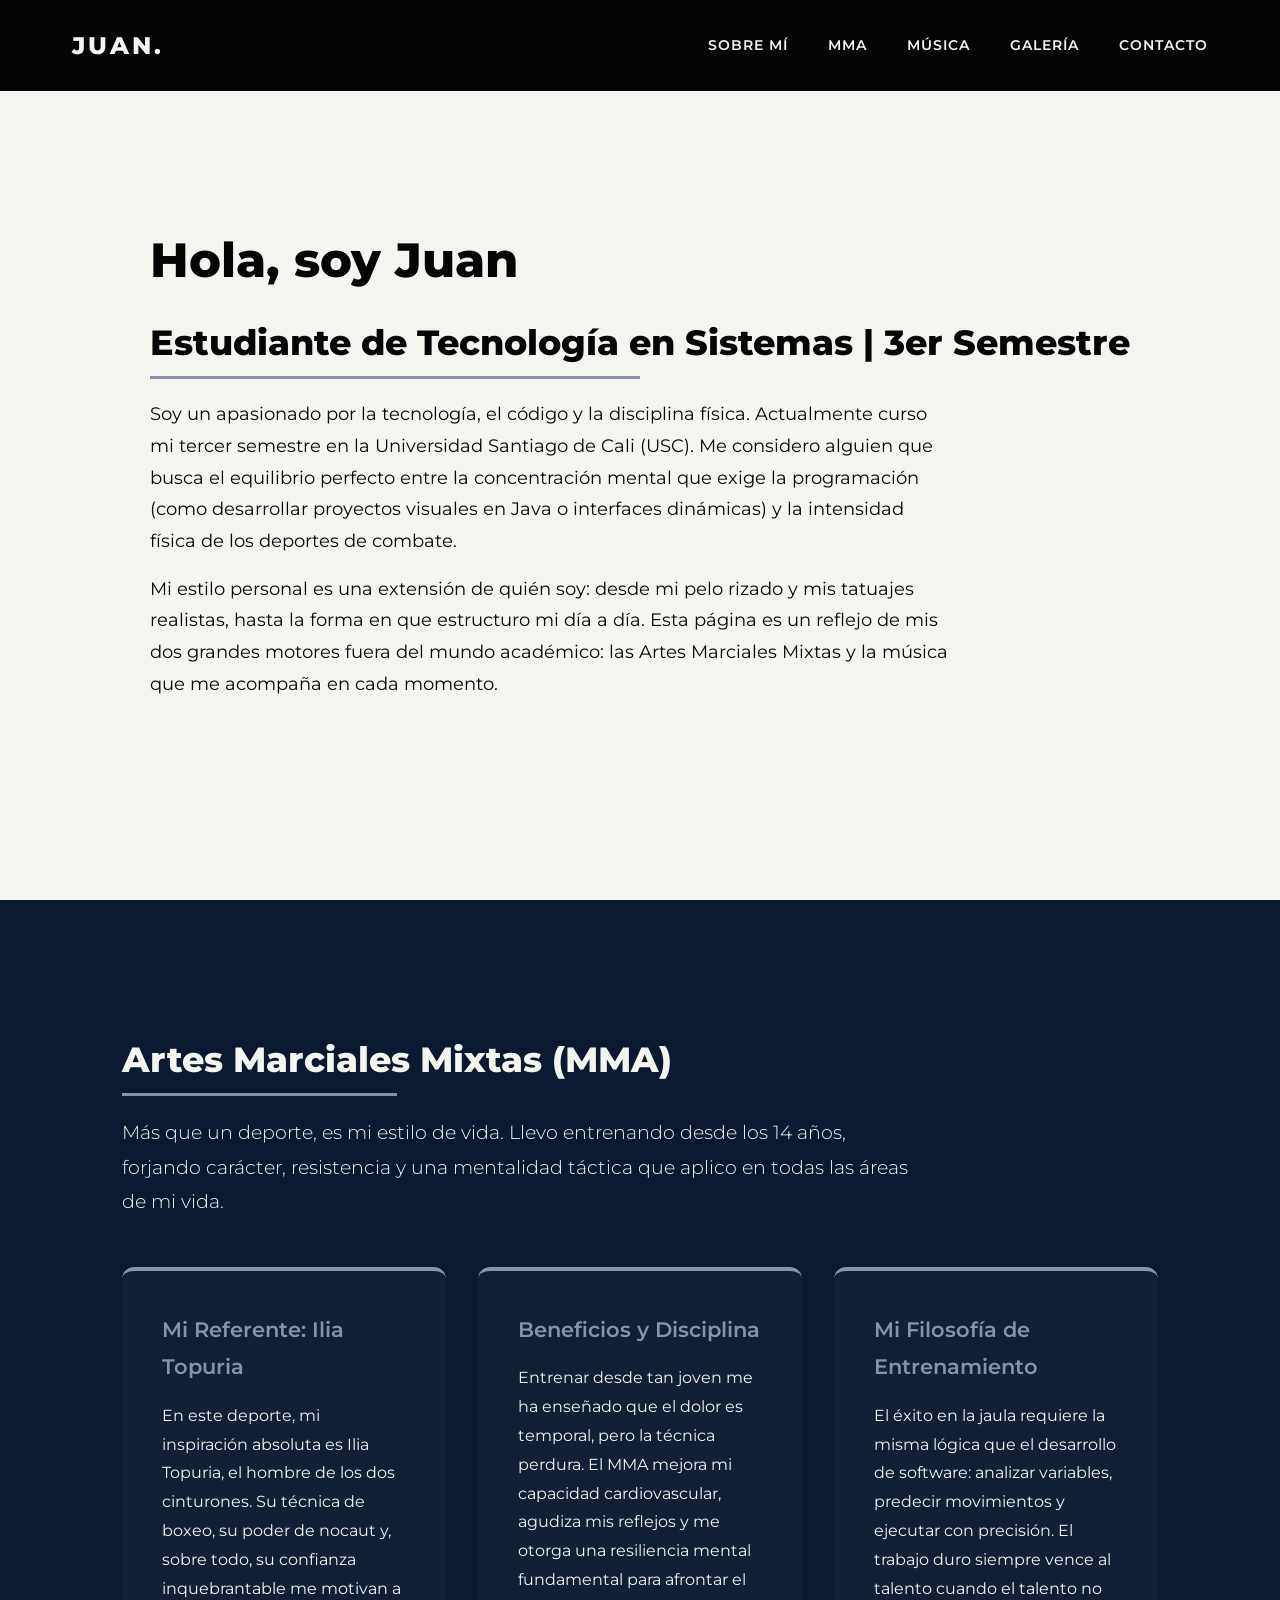
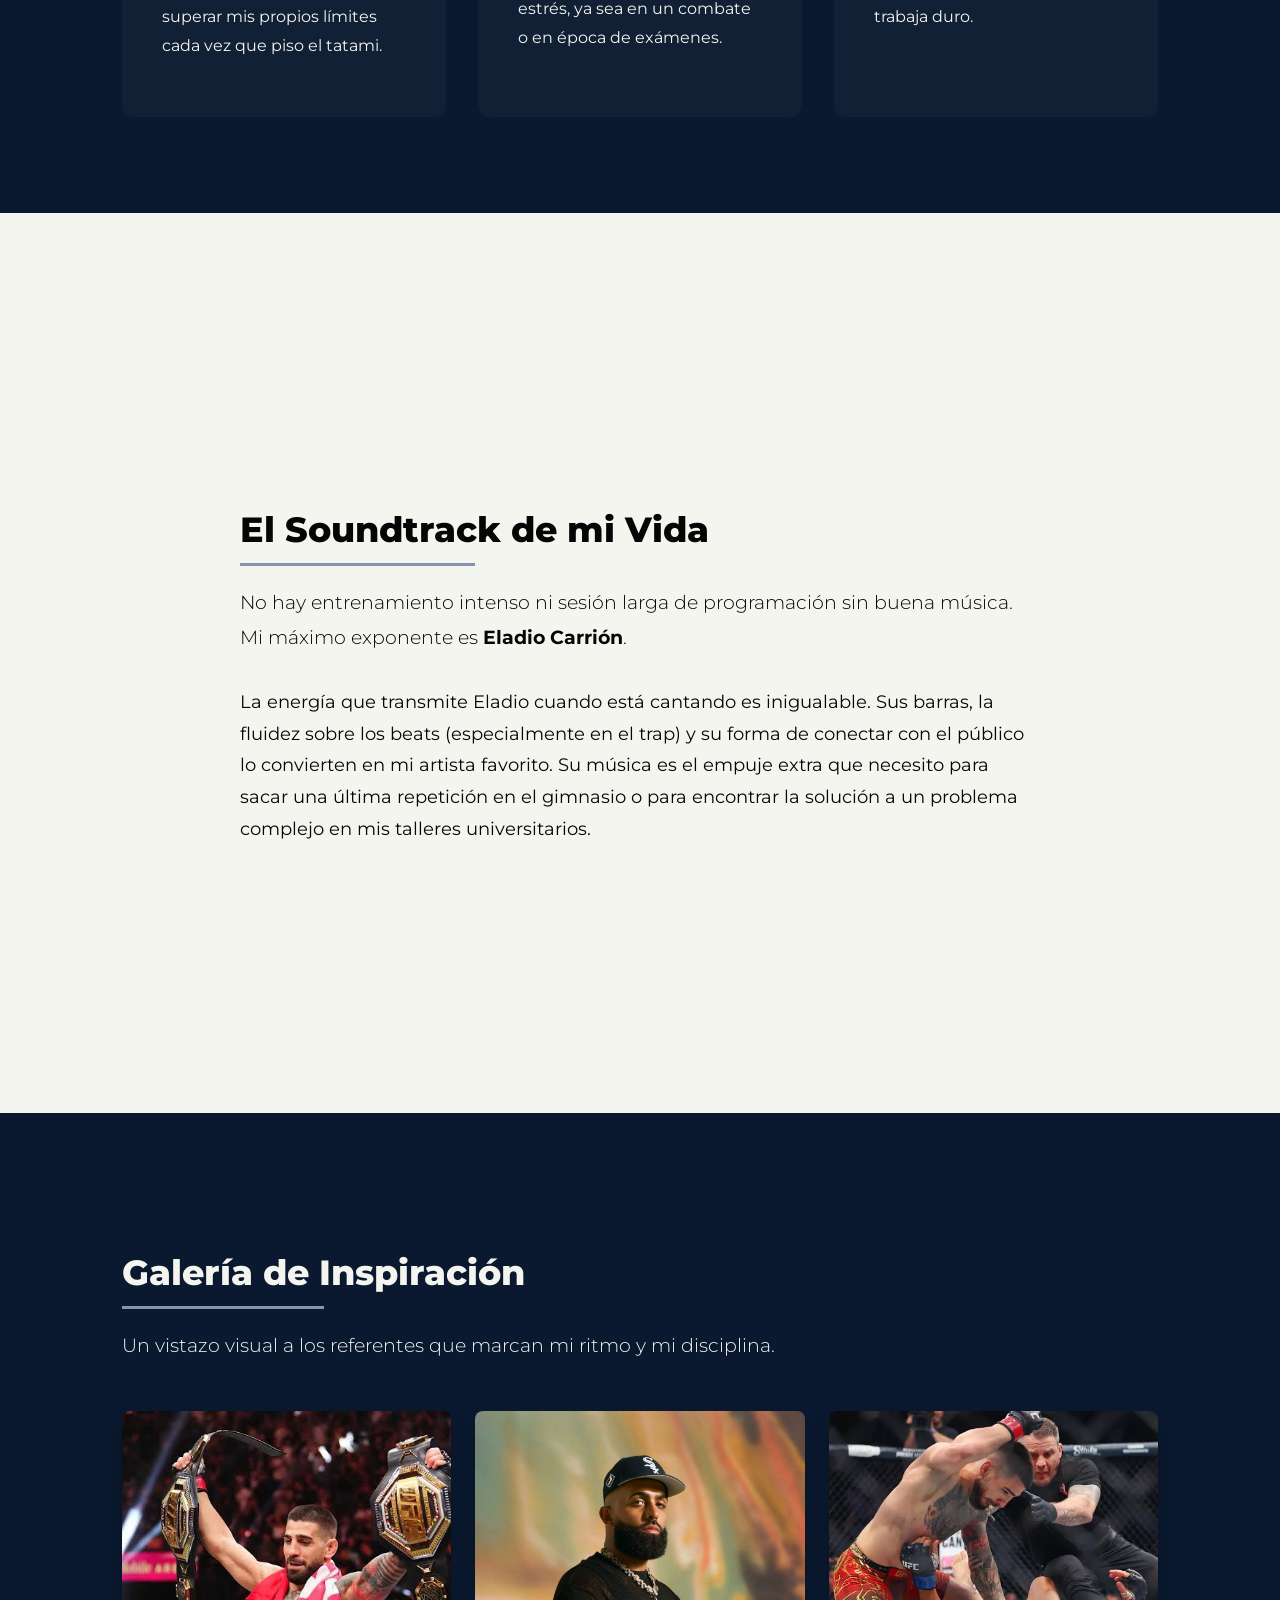
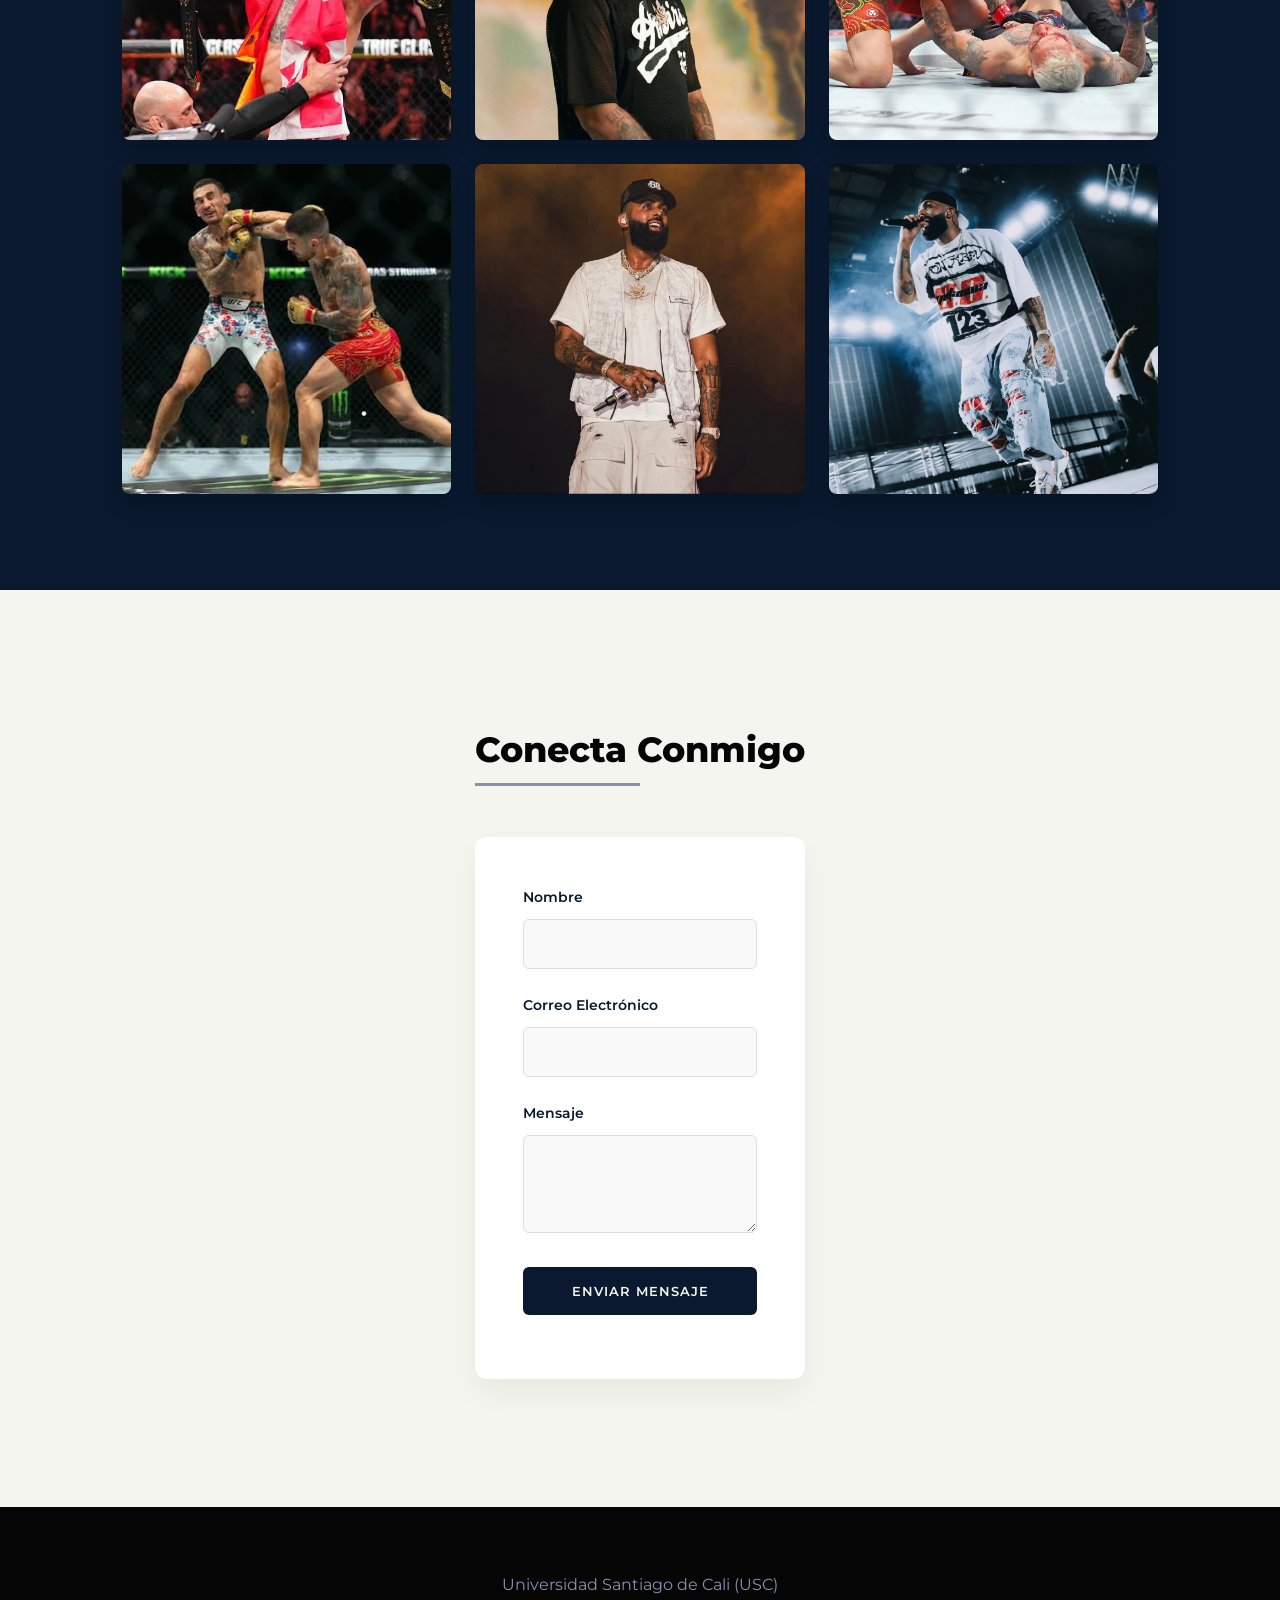
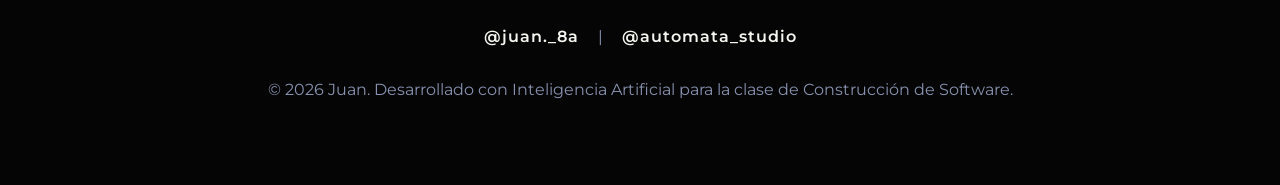
==== index.html @ 72b42fee "Add files via upload" ====
<!DOCTYPE html>
<html lang="es">
<head>
    <meta charset="UTF-8">
    <meta name="viewport" content="width=device-width, initial-scale=1.0">
    <title>Juan | Portfolio & Hobbies</title>
    <link rel="stylesheet" href="styles.css">
    <link href="https://fonts.googleapis.com/css2?family=Montserrat:wght@300;400;600;800&display=swap" rel="stylesheet">
</head>
<body>

    <header>
        <nav>
            <div class="logo">JUAN.</div>
            <ul class="nav-links">
                <li><a href="#sobre-mi">Sobre Mí</a></li>
                <li><a href="#mma">MMA</a></li>
                <li><a href="#musica">Música</a></li>
                <li><a href="#galeria">Galería</a></li>
                <li><a href="#contacto">Contacto</a></li>
            </ul>
        </nav>
    </header>

    <main>
        <!-- SECCIÓN SOBRE MÍ (Sin clases ocultas, 100% visible) -->
        <section id="sobre-mi">
            <div class="content-wrapper">
                <h1>Hola, soy Juan</h1>
                <h2>Estudiante de Tecnología en Sistemas | 3er Semestre</h2>
                <div class="text-content">
                    <p>Soy un apasionado por la tecnología, el código y la disciplina física. Actualmente curso mi tercer semestre en la Universidad Santiago de Cali (USC). Me considero alguien que busca el equilibrio perfecto entre la concentración mental que exige la programación (como desarrollar proyectos visuales en Java o interfaces dinámicas) y la intensidad física de los deportes de combate.</p>
                    <p>Mi estilo personal es una extensión de quién soy: desde mi pelo rizado y mis tatuajes realistas, hasta la forma en que estructuro mi día a día. Esta página es un reflejo de mis dos grandes motores fuera del mundo académico: las Artes Marciales Mixtas y la música que me acompaña en cada momento.</p>
                </div>
            </div>
        </section>

        <!-- SECCIÓN MMA -->
        <section id="mma" class="bg-dark">
            <div class="content-wrapper text-light">
                <h2>Artes Marciales Mixtas (MMA)</h2>
                <p class="intro-text">Más que un deporte, es mi estilo de vida. Llevo entrenando desde los 14 años, forjando carácter, resistencia y una mentalidad táctica que aplico en todas las áreas de mi vida.</p>
                
                <div class="info-grid">
                    <div class="info-card">
                        <h3>Mi Referente: Ilia Topuria</h3>
                        <p>En este deporte, mi inspiración absoluta es Ilia Topuria, el hombre de los dos cinturones. Su técnica de boxeo, su poder de nocaut y, sobre todo, su confianza inquebrantable me motivan a superar mis propios límites cada vez que piso el tatami.</p>
                    </div>
                    <div class="info-card">
                        <h3>Beneficios y Disciplina</h3>
                        <p>Entrenar desde tan joven me ha enseñado que el dolor es temporal, pero la técnica perdura. El MMA mejora mi capacidad cardiovascular, agudiza mis reflejos y me otorga una resiliencia mental fundamental para afrontar el estrés, ya sea en un combate o en época de exámenes.</p>
                    </div>
                    <div class="info-card">
                        <h3>Mi Filosofía de Entrenamiento</h3>
                        <p>El éxito en la jaula requiere la misma lógica que el desarrollo de software: analizar variables, predecir movimientos y ejecutar con precisión. El trabajo duro siempre vence al talento cuando el talento no trabaja duro.</p>
                    </div>
                </div>
            </div>
        </section>

        <!-- SECCIÓN MÚSICA -->
        <section id="musica">
            <div class="content-wrapper">
                <h2>El Soundtrack de mi Vida</h2>
                <p class="intro-text">No hay entrenamiento intenso ni sesión larga de programación sin buena música. Mi máximo exponente es <strong>Eladio Carrión</strong>.</p>
                <div class="text-content">
                    <p>La energía que transmite Eladio cuando está cantando es inigualable. Sus barras, la fluidez sobre los beats (especialmente en el trap) y su forma de conectar con el público lo convierten en mi artista favorito. Su música es el empuje extra que necesito para sacar una última repetición en el gimnasio o para encontrar la solución a un problema complejo en mis talleres universitarios.</p>
                </div>
            </div>
        </section>

        <!-- GALERÍA CHIMBA (Tarjetas con Hover) -->
        <section id="galeria" class="bg-dark">
            <div class="content-wrapper text-light">
                <h2>Galería de Inspiración</h2>
                <p class="intro-text">Un vistazo visual a los referentes que marcan mi ritmo y mi disciplina.</p>
                <div class="gallery-grid">
                    <!-- Las rutas apuntan a la carpeta 'images' usando tus nombres exactos -->
                    <div class="gallery-item">
                        <img src="imagenes/doblecint.jpeg" alt="Ilia Topuria con dos cinturones">
                        <div class="gallery-overlay">
                            <h3>El Matador</h3>
                            <p>Ilia Topuria haciendo historia como el hombre de los dos cinturones.</p>
                        </div>
                    </div>
                    <div class="gallery-item">
                        <img src="imagenes/elaposudo.jpeg" alt="Eladio Carrión cantando en vivo">
                        <div class="gallery-overlay">
                            <h3>Pura Energía</h3>
                            <p>Eladio Carrión rompiendo la tarima y cantando en vivo.</p>
                        </div>
                    </div>
                    <div class="gallery-item">
                        <img src="imagenes/Gap.jpg" alt="Pelea de MMA 1">
                        <div class="gallery-overlay">
                            <h3>Ground and Pound</h3>
                            <p>La intensidad pura y el dominio absoluto en el octágono.</p>
                        </div>
                    </div>
                    <div class="gallery-item">
                        <img src="imagenes/vsholloway.jpeg" alt="Pelea de MMA 2">
                        <div class="gallery-overlay">
                            <h3>Intercambio</h3>
                            <p>Técnica, timing y precisión en cada golpe.</p>
                        </div>
                    </div>
                    <div class="gallery-item">
                        <img src="imagenes/ela.jpeg" alt="Eladio Carrión en concierto">
                        <div class="gallery-overlay">
                            <h3>Eladio Carrión</h3>
                            <p>Presencia escénica y flow inconfundible.</p>
                        </div>
                    </div>
                    <div class="gallery-item">
                        <img src="imagenes/EladioConc.jpeg" alt="Retrato de Eladio Carrión">
                        <div class="gallery-overlay">
                            <h3>El Jefe</h3>
                            <p>El artista que pone la banda sonora a mi disciplina.</p>
                        </div>
                    </div>
                </div>
            </div>
        </section>

        <!-- FORMULARIO DE CONTACTO -->
        <section id="contacto">
            <div class="content-wrapper">
                <h2>Conecta Conmigo</h2>
                <form id="contact-form">
                    <div class="form-group">
                        <label for="nombre">Nombre</label>
                        <input type="text" id="nombre" required>
                    </div>
                    <div class="form-group">
                        <label for="email">Correo Electrónico</label>
                        <input type="email" id="email" required>
                    </div>
                    <div class="form-group">
                        <label for="mensaje">Mensaje</label>
                        <textarea id="mensaje" rows="4" required></textarea>
                    </div>
                    <button type="submit" class="btn">Enviar Mensaje</button>
                    <p id="form-status"></p>
                </form>
            </div>
        </section>
    </main>

    <footer>
        <div class="footer-content">
            <p>Universidad Santiago de Cali (USC)</p>
            <div class="social-links">
                <a href="https://instagram.com/juan._8a" target="_blank">@juan._8a</a> | 
                <a href="https://instagram.com/automata_studio" target="_blank">@automata_studio</a>
            </div>
            <p>&copy; 2026 Juan. Desarrollado con Inteligencia Artificial para la clase de Construcción de Software.</p>
        </div>
    </footer>

    <script src="script.js"></script>
</body>
</html>
---- styles.css ----
:root {
    --bg-bone: #F5F5F0; 
    --navy-blue: #0A192F; 
    --black: #050505; 
    --accent-gray: #8892B0; 
    --overlay-color: rgba(5, 5, 5, 0.85);
}

* {
    margin: 0;
    padding: 0;
    box-sizing: border-box;
    font-family: 'Montserrat', sans-serif;
    scroll-behavior: smooth;
}

body {
    background-color: var(--bg-bone);
    color: var(--black);
    line-height: 1.8;
}

h1 { font-size: 3rem; font-weight: 800; margin-bottom: 0.5rem; }
h2 { font-size: 2.2rem; font-weight: 800; margin-bottom: 1.5rem; position: relative; display: inline-block;}
h2::after { content: ''; position: absolute; left: 0; bottom: -5px; width: 50%; height: 3px; background-color: var(--accent-gray); }
h3 { font-size: 1.3rem; font-weight: 600; margin-bottom: 1rem; color: var(--accent-gray); }

.text-light { color: var(--bg-bone); }
.bg-dark { background-color: var(--navy-blue); }

.content-wrapper { max-width: 1100px; margin: 0 auto; padding: 8rem 2rem 6rem; }
.text-content { max-width: 800px; font-size: 1.1rem; }
.intro-text { font-size: 1.2rem; font-weight: 300; margin-bottom: 2rem; max-width: 800px; }
p { margin-bottom: 1rem; }

/* Navegación */
header { background-color: var(--black); position: fixed; width: 100%; top: 0; z-index: 1000; }
nav { display: flex; justify-content: space-between; align-items: center; padding: 1.5rem 2rem; max-width: 1200px; margin: 0 auto; }
.logo { color: var(--bg-bone); font-size: 1.5rem; font-weight: 800; letter-spacing: 3px; }
.nav-links { list-style: none; display: flex; gap: 2.5rem; }
.nav-links a { color: var(--bg-bone); text-decoration: none; font-size: 0.85rem; font-weight: 600; text-transform: uppercase; letter-spacing: 1px; transition: color 0.3s ease; }
.nav-links a:hover { color: var(--accent-gray); }

section { min-height: 100vh; display: flex; align-items: center; }

/* Tarjetas Info MMA */
.info-grid { display: grid; grid-template-columns: repeat(auto-fit, minmax(300px, 1fr)); gap: 2rem; margin-top: 3rem; }
.info-card { background-color: rgba(255, 255, 255, 0.03); padding: 2.5rem; border-radius: 12px; border-top: 4px solid var(--accent-gray); transition: transform 0.4s ease, background-color 0.4s ease; }
.info-card:hover { transform: translateY(-10px); background-color: rgba(255, 255, 255, 0.08); }

/* GALERÍA MODERNA (Tarjetas 1:1 con Hover) */
.gallery-grid { display: grid; grid-template-columns: repeat(auto-fit, minmax(300px, 1fr)); gap: 1.5rem; margin-top: 3rem; }
.gallery-item { position: relative; overflow: hidden; border-radius: 8px; aspect-ratio: 1 / 1; cursor: pointer; box-shadow: 0 10px 20px rgba(0,0,0,0.2); }
.gallery-item img { width: 100%; height: 100%; object-fit: cover; transition: transform 0.6s cubic-bezier(0.25, 0.46, 0.45, 0.94); }
.gallery-overlay { position: absolute; bottom: 0; left: 0; right: 0; background: var(--overlay-color); overflow: hidden; width: 100%; height: 0; transition: .5s ease; display: flex; flex-direction: column; justify-content: center; align-items: center; padding: 0 2rem; text-align: center; }
.gallery-overlay h3 { color: var(--bg-bone); margin-bottom: 0.5rem; transform: translateY(20px); opacity: 0; transition: 0.4s ease; transition-delay: 0.1s;}
.gallery-overlay p { color: #ccc; font-size: 0.9rem; transform: translateY(20px); opacity: 0; transition: 0.4s ease; transition-delay: 0.2s;}
.gallery-item:hover img { transform: scale(1.05); }
.gallery-item:hover .gallery-overlay { height: 100%; }
.gallery-item:hover .gallery-overlay h3, .gallery-item:hover .gallery-overlay p { transform: translateY(0); opacity: 1; }

/* Formulario */
form { max-width: 600px; margin: 2rem 0; background: #fff; padding: 3rem; border-radius: 12px; box-shadow: 0 15px 30px rgba(0,0,0,0.05); }
.form-group { margin-bottom: 1.5rem; }
label { display: block; margin-bottom: 0.5rem; font-weight: 600; font-size: 0.9rem; color: var(--navy-blue); }
input, textarea { width: 100%; padding: 1rem; border: 1px solid #ddd; border-radius: 6px; background-color: #f9f9f9; transition: all 0.3s ease; }
input:focus, textarea:focus { outline: none; border-color: var(--navy-blue); background-color: #fff; box-shadow: 0 0 0 3px rgba(10, 25, 47, 0.1); }
.btn { background-color: var(--navy-blue); color: var(--bg-bone); border: none; padding: 1rem 2rem; border-radius: 6px; cursor: pointer; font-weight: 600; text-transform: uppercase; letter-spacing: 1px; width: 100%; transition: background-color 0.3s ease, transform 0.2s ease; }
.btn:hover { background-color: var(--accent-gray); transform: translateY(-2px); }
#form-status { margin-top: 1rem; text-align: center; font-weight: 600; }

/* Footer */
footer { background-color: var(--black); color: var(--accent-gray); text-align: center; padding: 4rem 2rem; }
.social-links { margin: 1.5rem 0; }
.social-links a { color: var(--bg-bone); text-decoration: none; margin: 0 15px; font-weight: 600; letter-spacing: 1px; transition: color 0.3s ease; }
.social-links a:hover { color: var(--accent-gray); }

@media (max-width: 768px) {
    .nav-links { display: none; }
    h1 { font-size: 2.2rem; }
    form { padding: 1.5rem; }
}
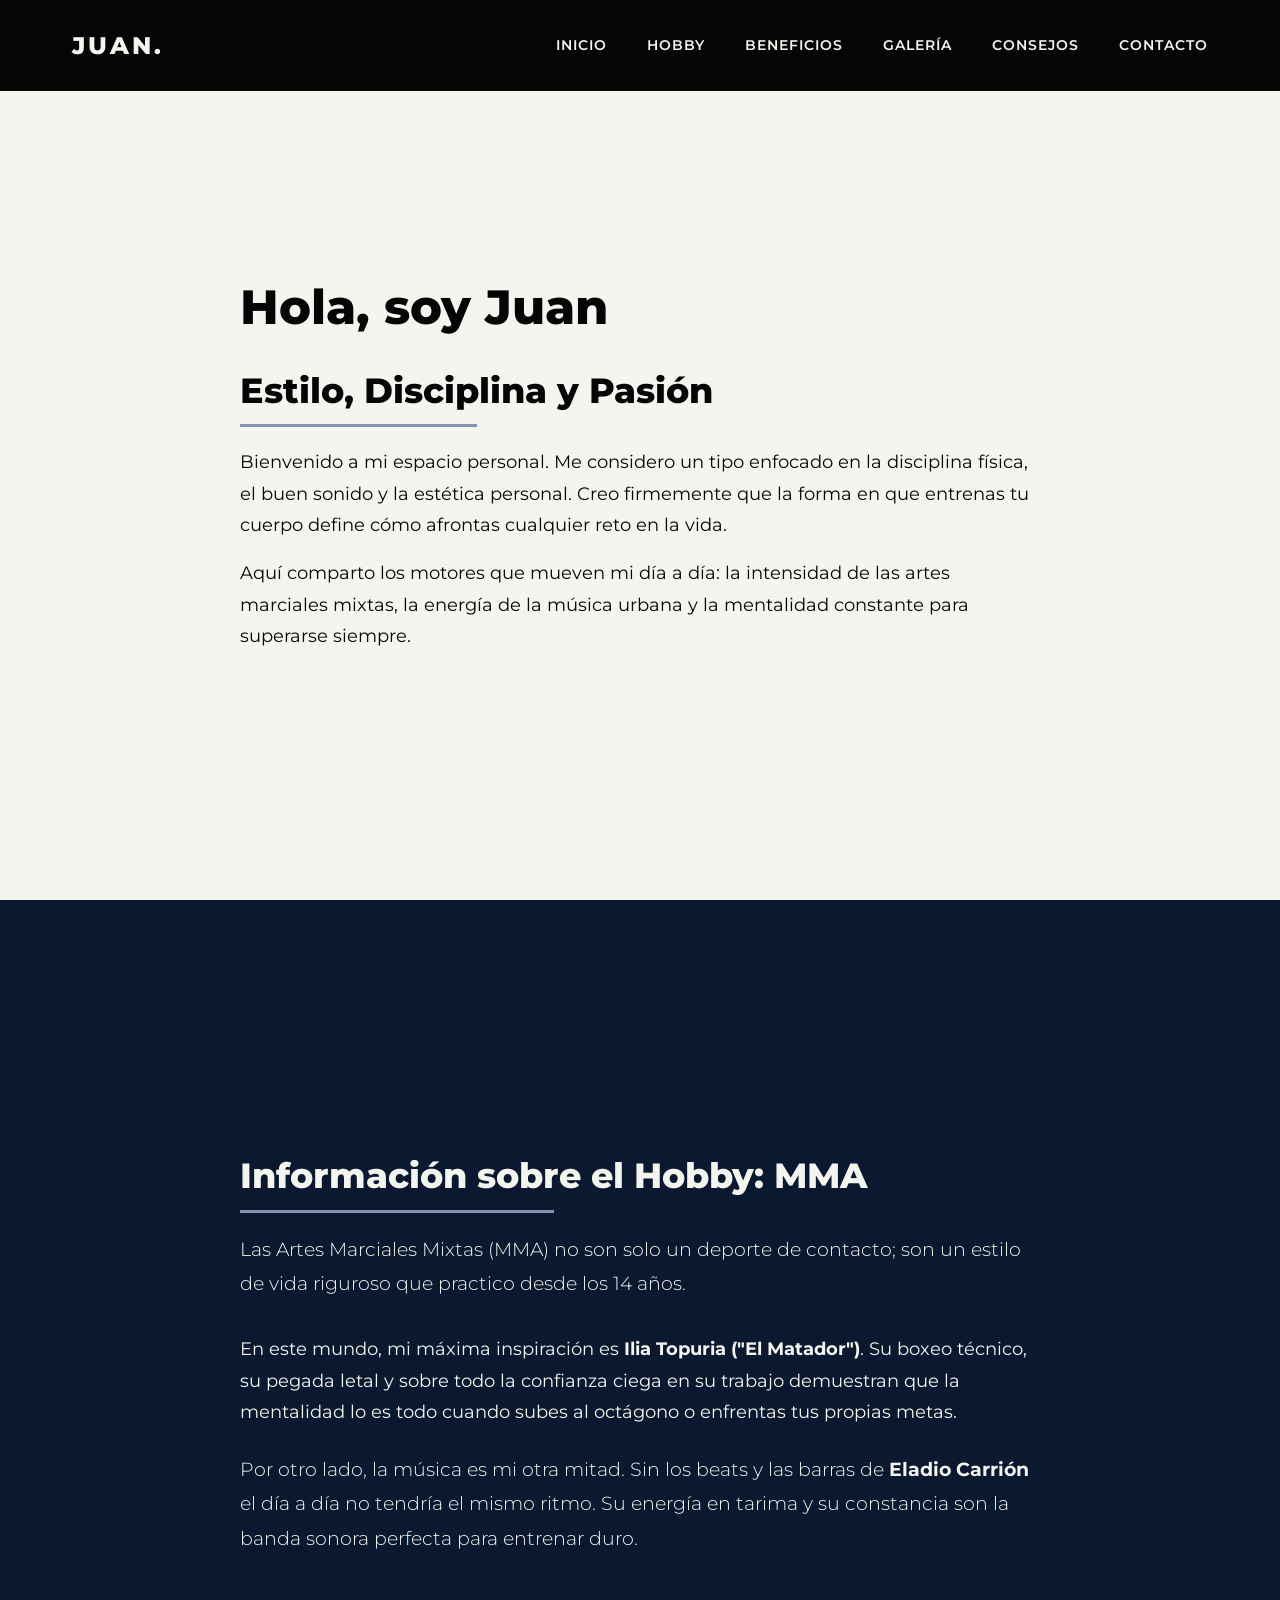
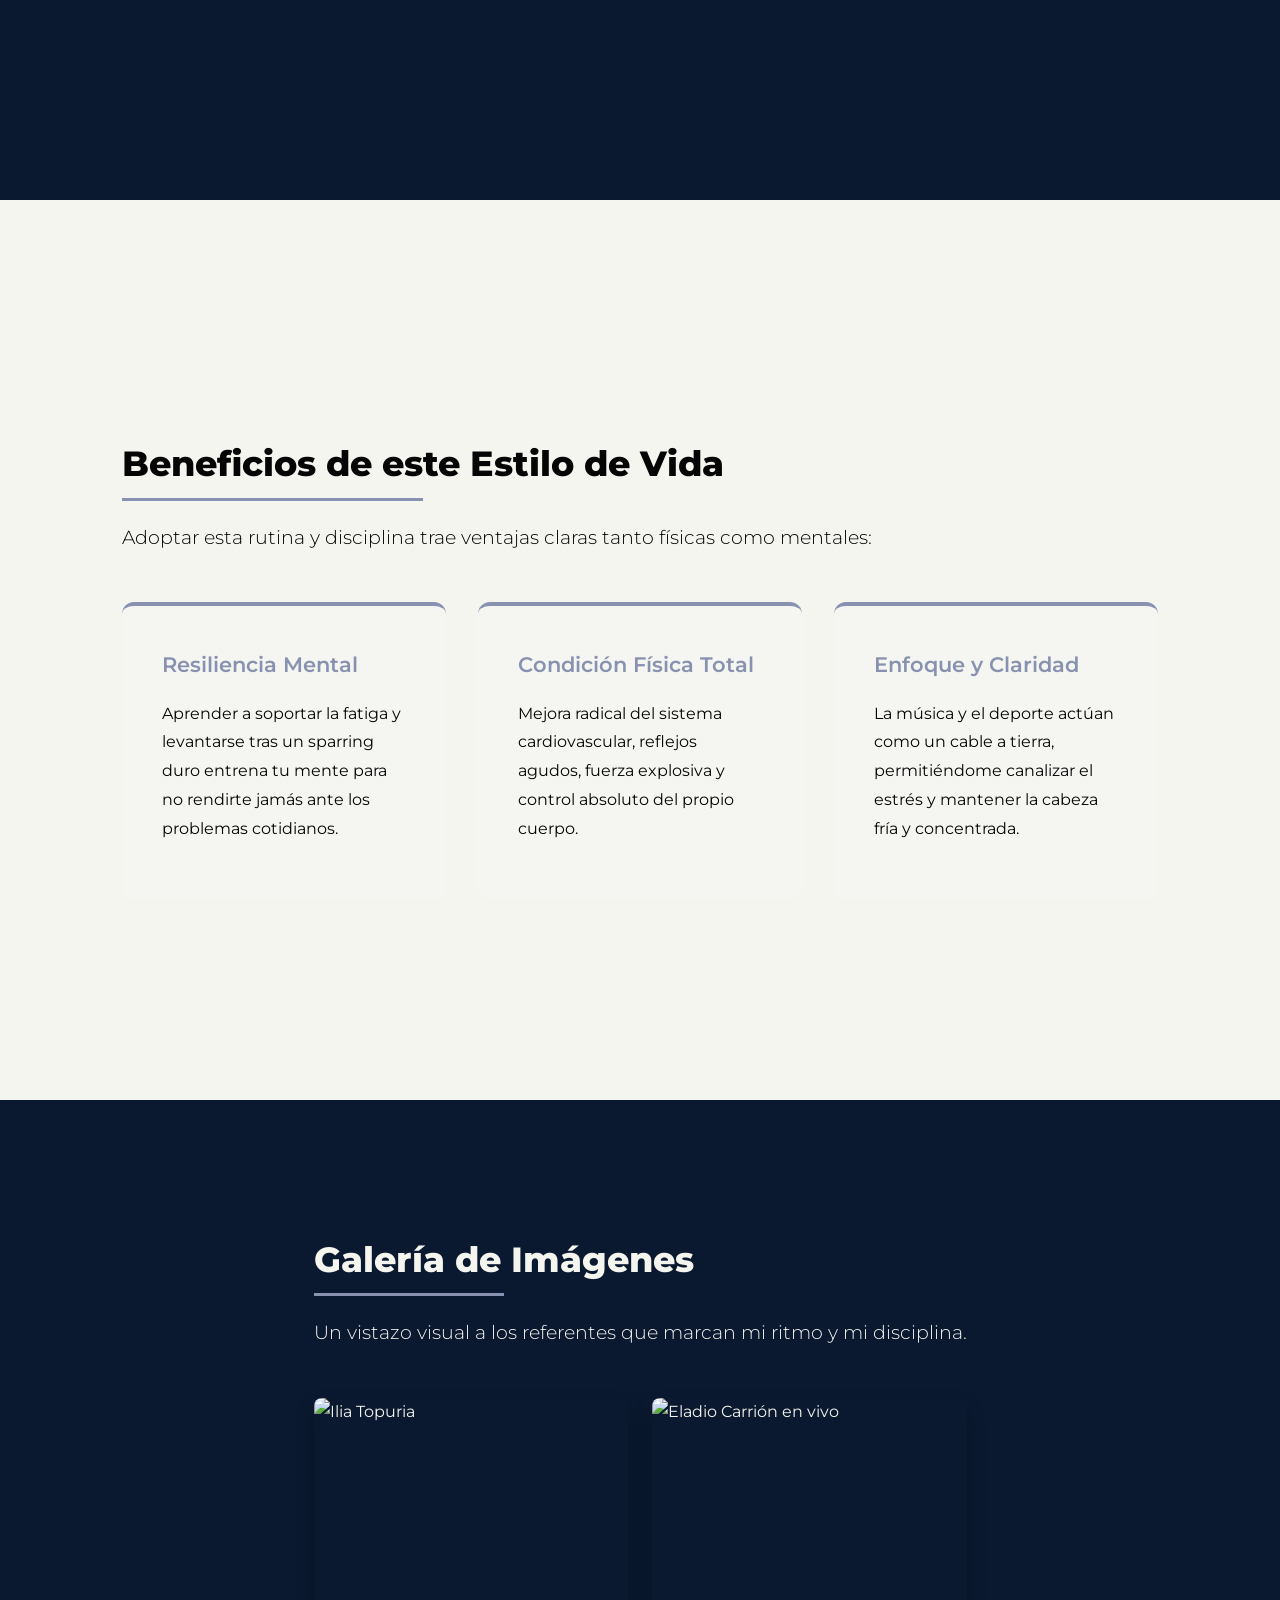
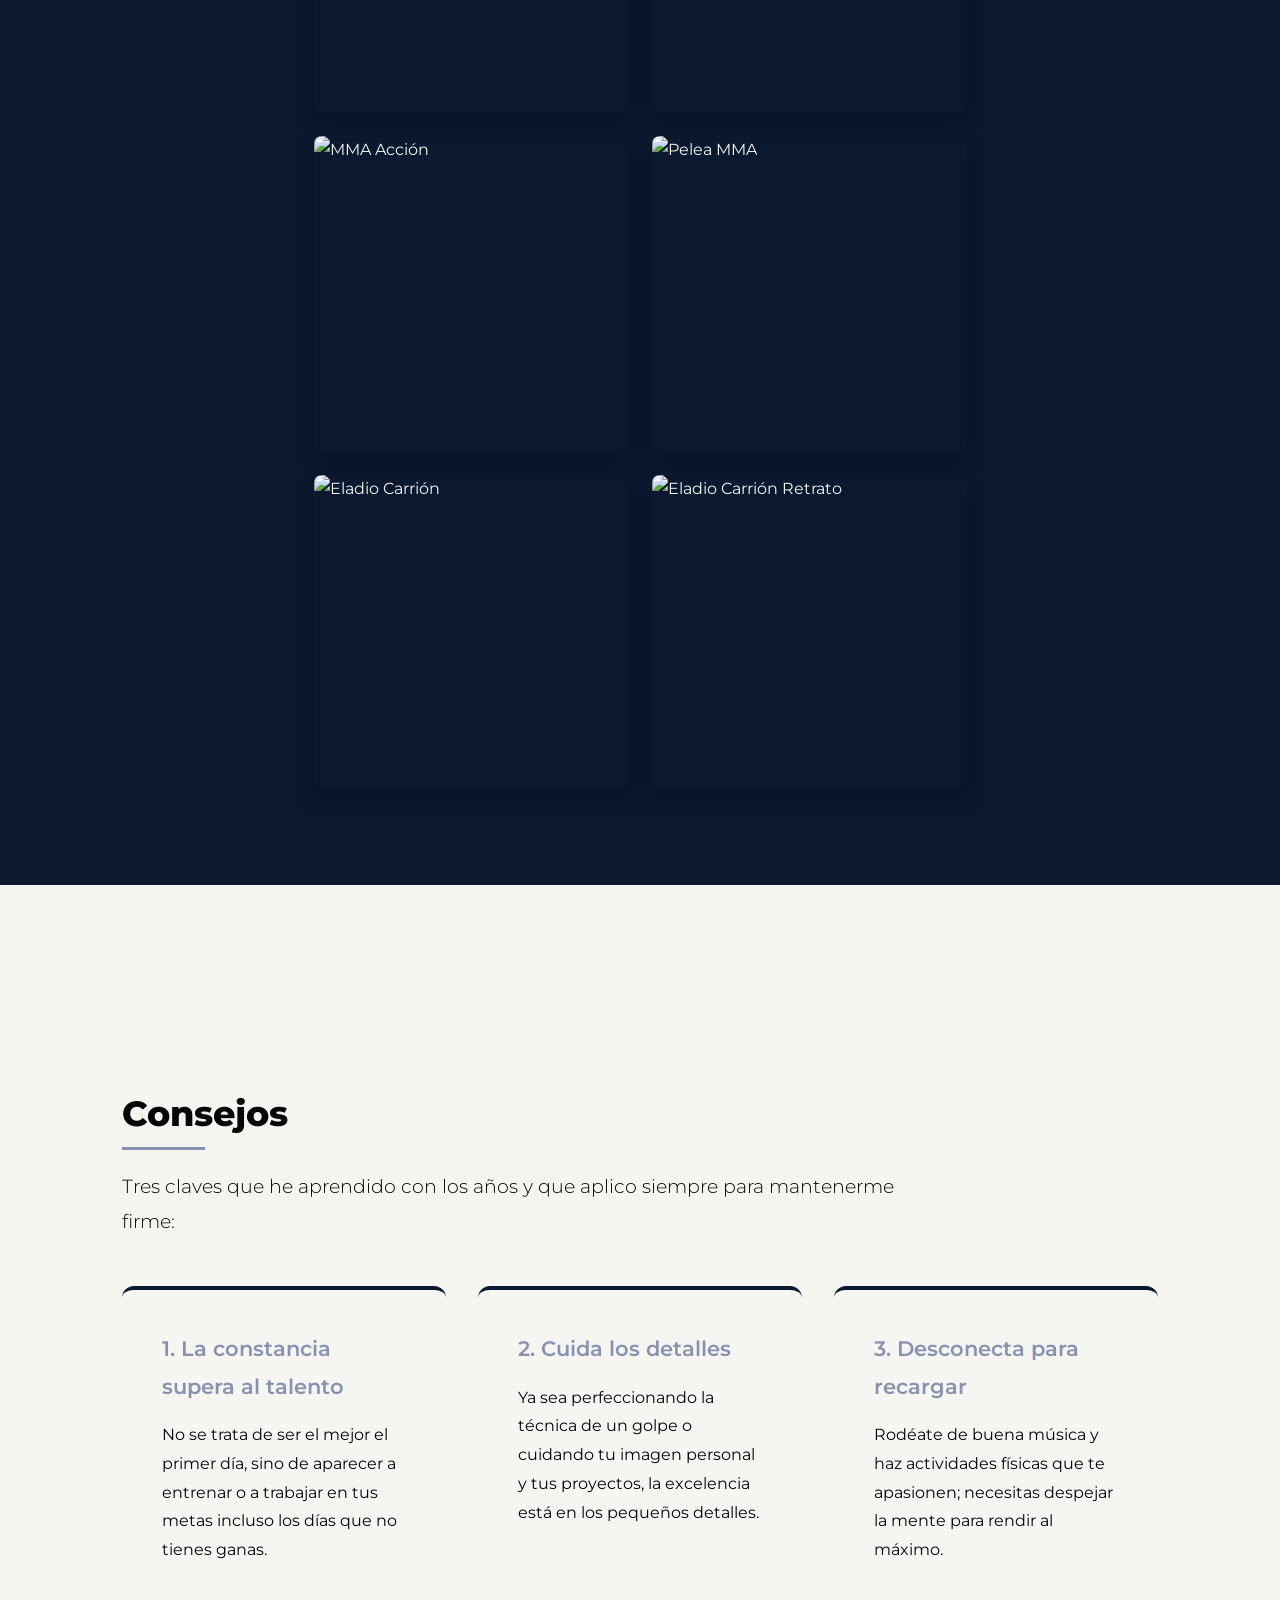
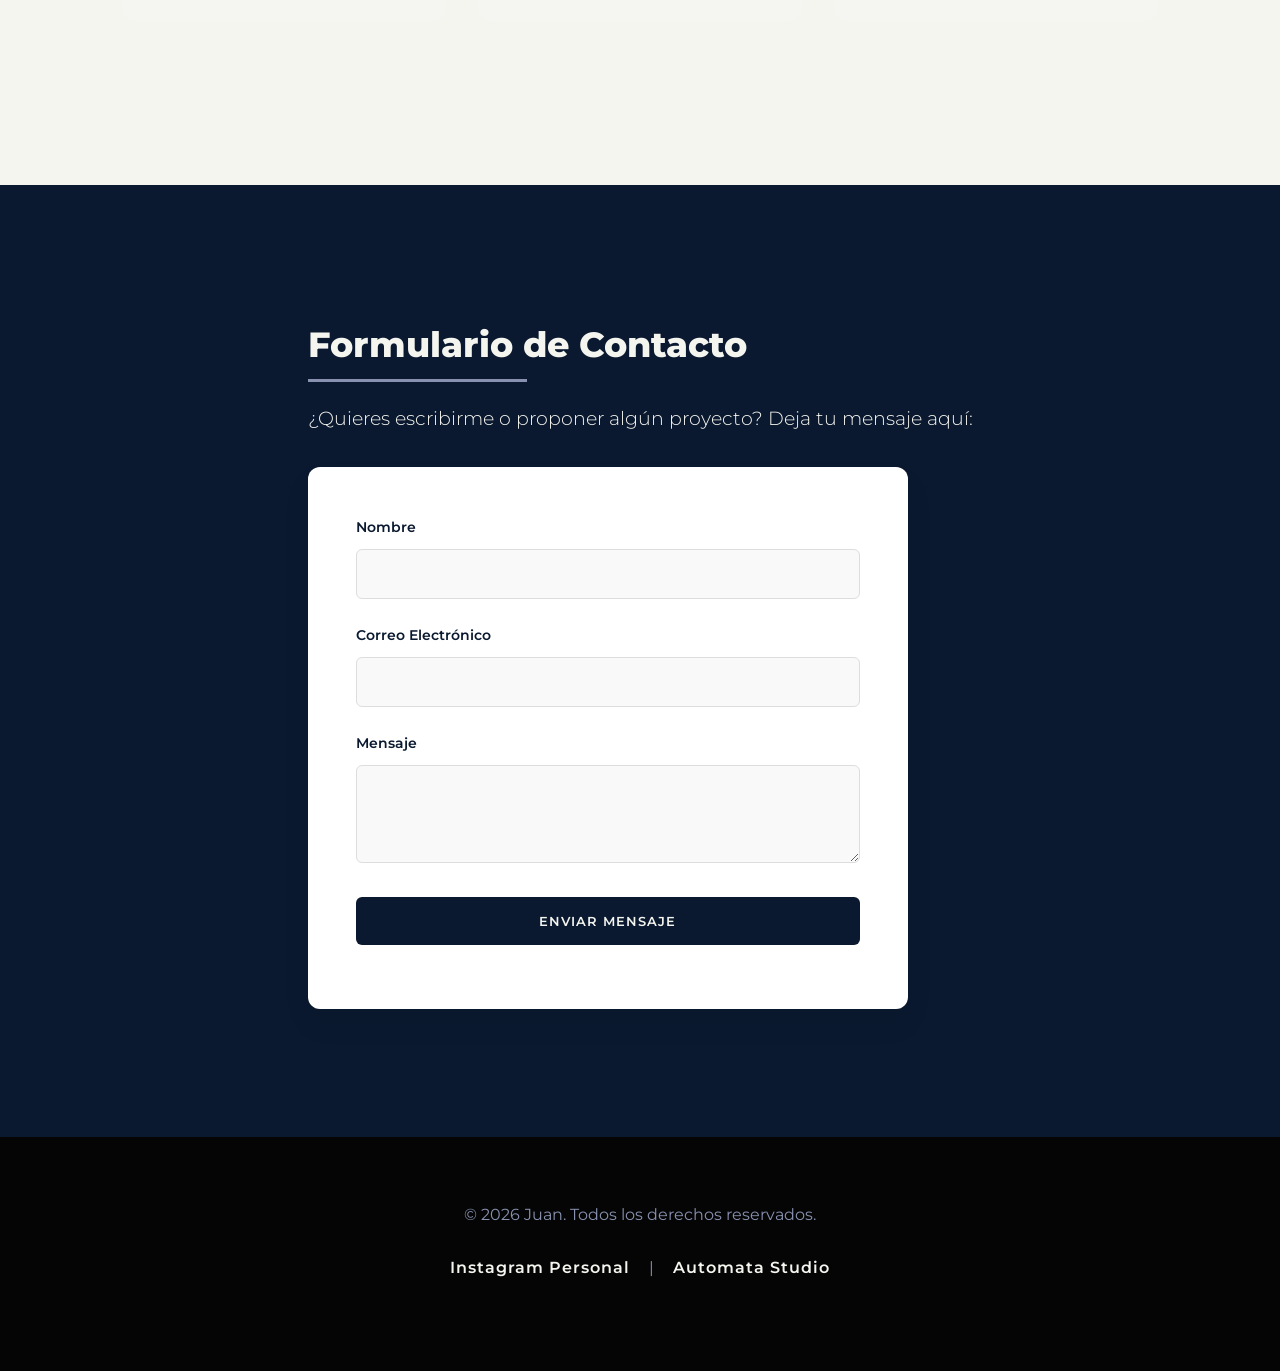
==== commit a3cf2de9: "Revise index.html structure and content Updated sections and content in index.html to reflect new st" ====
--- a/index.html
+++ b/index.html
@@ -13,119 +13,142 @@
         <nav>
             <div class="logo">JUAN.</div>
             <ul class="nav-links">
-                <li><a href="#sobre-mi">Sobre Mí</a></li>
-                <li><a href="#mma">MMA</a></li>
-                <li><a href="#musica">Música</a></li>
+                <li><a href="#principal">Inicio</a></li>
+                <li><a href="#hobby">Hobby</a></li>
+                <li><a href="#beneficios">Beneficios</a></li>
                 <li><a href="#galeria">Galería</a></li>
+                <li><a href="#consejos">Consejos</a></li>
                 <li><a href="#contacto">Contacto</a></li>
             </ul>
         </nav>
     </header>
 
     <main>
-        <!-- SECCIÓN SOBRE MÍ (Sin clases ocultas, 100% visible) -->
-        <section id="sobre-mi">
+        <!-- 1. PÁGINA PRINCIPAL -->
+        <section id="principal">
             <div class="content-wrapper">
                 <h1>Hola, soy Juan</h1>
-                <h2>Estudiante de Tecnología en Sistemas | 3er Semestre</h2>
+                <h2>Estilo, Disciplina y Pasión</h2>
                 <div class="text-content">
-                    <p>Soy un apasionado por la tecnología, el código y la disciplina física. Actualmente curso mi tercer semestre en la Universidad Santiago de Cali (USC). Me considero alguien que busca el equilibrio perfecto entre la concentración mental que exige la programación (como desarrollar proyectos visuales en Java o interfaces dinámicas) y la intensidad física de los deportes de combate.</p>
-                    <p>Mi estilo personal es una extensión de quién soy: desde mi pelo rizado y mis tatuajes realistas, hasta la forma en que estructuro mi día a día. Esta página es un reflejo de mis dos grandes motores fuera del mundo académico: las Artes Marciales Mixtas y la música que me acompaña en cada momento.</p>
+                    <p>Bienvenido a mi espacio personal. Me considero un tipo enfocado en la disciplina física, el buen sonido y la estética personal. Creo firmemente que la forma en que entrenas tu cuerpo define cómo afrontas cualquier reto en la vida.</p>
+                    <p>Aquí comparto los motores que mueven mi día a día: la intensidad de las artes marciales mixtas, la energía de la música urbana y la mentalidad constante para superarse siempre.</p>
                 </div>
             </div>
         </section>
 
-        <!-- SECCIÓN MMA -->
-        <section id="mma" class="bg-dark">
+        <!-- 2. INFORMACIÓN SOBRE EL HOBBY -->
+        <section id="hobby" class="bg-dark">
             <div class="content-wrapper text-light">
-                <h2>Artes Marciales Mixtas (MMA)</h2>
-                <p class="intro-text">Más que un deporte, es mi estilo de vida. Llevo entrenando desde los 14 años, forjando carácter, resistencia y una mentalidad táctica que aplico en todas las áreas de mi vida.</p>
-                
+                <h2>Información sobre el Hobby: MMA</h2>
+                <p class="intro-text">Las Artes Marciales Mixtas (MMA) no son solo un deporte de contacto; son un estilo de vida riguroso que practico desde los 14 años.</p>
+                <div class="text-content">
+                    <p>En este mundo, mi máxima inspiración es <strong>Ilia Topuria ("El Matador")</strong>. Su boxeo técnico, su pegada letal y sobre todo la confianza ciega en su trabajo demuestran que la mentalidad lo es todo cuando subes al octágono o enfrentas tus propias metas.</p>
+                    <p class="intro-text" style="margin-top: 1.5rem;">Por otro lado, la música es mi otra mitad. Sin los beats y las barras de <strong>Eladio Carrión</strong> el día a día no tendría el mismo ritmo. Su energía en tarima y su constancia son la banda sonora perfecta para entrenar duro.</p>
+                </div>
+            </div>
+        </section>
+
+        <!-- 3. BENEFICIOS -->
+        <section id="beneficios">
+            <div class="content-wrapper">
+                <h2>Beneficios de este Estilo de Vida</h2>
+                <p class="intro-text">Adoptar esta rutina y disciplina trae ventajas claras tanto físicas como mentales:</p>
                 <div class="info-grid">
                     <div class="info-card">
-                        <h3>Mi Referente: Ilia Topuria</h3>
-                        <p>En este deporte, mi inspiración absoluta es Ilia Topuria, el hombre de los dos cinturones. Su técnica de boxeo, su poder de nocaut y, sobre todo, su confianza inquebrantable me motivan a superar mis propios límites cada vez que piso el tatami.</p>
+                        <h3>Resiliencia Mental</h3>
+                        <p>Aprender a soportar la fatiga y levantarse tras un sparring duro entrena tu mente para no rendirte jamás ante los problemas cotidianos.</p>
                     </div>
                     <div class="info-card">
-                        <h3>Beneficios y Disciplina</h3>
-                        <p>Entrenar desde tan joven me ha enseñado que el dolor es temporal, pero la técnica perdura. El MMA mejora mi capacidad cardiovascular, agudiza mis reflejos y me otorga una resiliencia mental fundamental para afrontar el estrés, ya sea en un combate o en época de exámenes.</p>
+                        <h3>Condición Física Total</h3>
+                        <p>Mejora radical del sistema cardiovascular, reflejos agudos, fuerza explosiva y control absoluto del propio cuerpo.</p>
                     </div>
                     <div class="info-card">
-                        <h3>Mi Filosofía de Entrenamiento</h3>
-                        <p>El éxito en la jaula requiere la misma lógica que el desarrollo de software: analizar variables, predecir movimientos y ejecutar con precisión. El trabajo duro siempre vence al talento cuando el talento no trabaja duro.</p>
+                        <h3>Enfoque y Claridad</h3>
+                        <p>La música y el deporte actúan como un cable a tierra, permitiéndome canalizar el estrés y mantener la cabeza fría y concentrada.</p>
                     </div>
                 </div>
             </div>
         </section>
 
-        <!-- SECCIÓN MÚSICA -->
-        <section id="musica">
-            <div class="content-wrapper">
-                <h2>El Soundtrack de mi Vida</h2>
-                <p class="intro-text">No hay entrenamiento intenso ni sesión larga de programación sin buena música. Mi máximo exponente es <strong>Eladio Carrión</strong>.</p>
-                <div class="text-content">
-                    <p>La energía que transmite Eladio cuando está cantando es inigualable. Sus barras, la fluidez sobre los beats (especialmente en el trap) y su forma de conectar con el público lo convierten en mi artista favorito. Su música es el empuje extra que necesito para sacar una última repetición en el gimnasio o para encontrar la solución a un problema complejo en mis talleres universitarios.</p>
-                </div>
-            </div>
-        </section>
-
-        <!-- GALERÍA CHIMBA (Tarjetas con Hover) -->
+        <!-- 4. GALERÍA DE IMÁGENES -->
         <section id="galeria" class="bg-dark">
             <div class="content-wrapper text-light">
-                <h2>Galería de Inspiración</h2>
+                <h2>Galería de Imágenes</h2>
                 <p class="intro-text">Un vistazo visual a los referentes que marcan mi ritmo y mi disciplina.</p>
                 <div class="gallery-grid">
-                    <!-- Las rutas apuntan a la carpeta 'images' usando tus nombres exactos -->
                     <div class="gallery-item">
-                        <img src="imagenes/doblecint.jpeg" alt="Ilia Topuria con dos cinturones">
+                        <img src="images/WhatsApp Image 2026-09-02 at 9.11.51 PM.jpeg" alt="Ilia Topuria">
                         <div class="gallery-overlay">
                             <h3>El Matador</h3>
-                            <p>Ilia Topuria haciendo historia como el hombre de los dos cinturones.</p>
+                            <p>Ilia Topuria haciendo historia.</p>
                         </div>
                     </div>
                     <div class="gallery-item">
-                        <img src="imagenes/elaposudo.jpeg" alt="Eladio Carrión cantando en vivo">
+                        <img src="images/WhatsApp Image 2026-09-02 at 9.11.33 PM.jpeg" alt="Eladio Carrión en vivo">
                         <div class="gallery-overlay">
                             <h3>Pura Energía</h3>
-                            <p>Eladio Carrión rompiendo la tarima y cantando en vivo.</p>
+                            <p>Eladio Carrión rompiendo la tarima.</p>
                         </div>
                     </div>
                     <div class="gallery-item">
-                        <img src="imagenes/Gap.jpg" alt="Pelea de MMA 1">
+                        <img src="images/images.jpg" alt="MMA Acción">
                         <div class="gallery-overlay">
                             <h3>Ground and Pound</h3>
-                            <p>La intensidad pura y el dominio absoluto en el octágono.</p>
+                            <p>Intensidad pura en el octágono.</p>
                         </div>
                     </div>
                     <div class="gallery-item">
-                        <img src="imagenes/vsholloway.jpeg" alt="Pelea de MMA 2">
+                        <img src="images/WhatsApp Image 2026-09-02 at 9.30.02 PM (2).jpeg" alt="Pelea MMA">
                         <div class="gallery-overlay">
                             <h3>Intercambio</h3>
-                            <p>Técnica, timing y precisión en cada golpe.</p>
+                            <p>Técnica y timing en cada golpe.</p>
                         </div>
                     </div>
                     <div class="gallery-item">
-                        <img src="imagenes/ela.jpeg" alt="Eladio Carrión en concierto">
+                        <img src="images/WhatsApp Image 2026-09-02 at 9.30.02 PM (1).jpeg" alt="Eladio Carrión">
                         <div class="gallery-overlay">
-                            <h3>Eladio Carrión</h3>
-                            <p>Presencia escénica y flow inconfundible.</p>
+                            <h3>Flow Inconfundible</h3>
+                            <p>Presencia y barras pesadas.</p>
                         </div>
                     </div>
                     <div class="gallery-item">
-                        <img src="imagenes/EladioConc.jpeg" alt="Retrato de Eladio Carrión">
+                        <img src="images/WhatsApp Image 2026-09-02 at 9.30.02 PM.jpeg" alt="Eladio Carrión Retrato">
                         <div class="gallery-overlay">
                             <h3>El Jefe</h3>
-                            <p>El artista que pone la banda sonora a mi disciplina.</p>
+                            <p>La banda sonora de cada entrenamiento.</p>
                         </div>
                     </div>
                 </div>
             </div>
         </section>
 
-        <!-- FORMULARIO DE CONTACTO -->
-        <section id="contacto">
+        <!-- 5. CONSEJOS -->
+        <section id="consejos">
             <div class="content-wrapper">
-                <h2>Conecta Conmigo</h2>
+                <h2>Consejos</h2>
+                <p class="intro-text">Tres claves que he aprendido con los años y que aplico siempre para mantenerme firme:</p>
+                <div class="info-grid">
+                    <div class="info-card" style="border-top-color: var(--navy-blue);">
+                        <h3>1. La constancia supera al talento</h3>
+                        <p>No se trata de ser el mejor el primer día, sino de aparecer a entrenar o a trabajar en tus metas incluso los días que no tienes ganas.</p>
+                    </div>
+                    <div class="info-card" style="border-top-color: var(--navy-blue);">
+                        <h3>2. Cuida los detalles</h3>
+                        <p>Ya sea perfeccionando la técnica de un golpe o cuidando tu imagen personal y tus proyectos, la excelencia está en los pequeños detalles.</p>
+                    </div>
+                    <div class="info-card" style="border-top-color: var(--navy-blue);">
+                        <h3>3. Desconecta para recargar</h3>
+                        <p>Rodéate de buena música y haz actividades físicas que te apasionen; necesitas despejar la mente para rendir al máximo.</p>
+                    </div>
+                </div>
+            </div>
+        </section>
+
+        <!-- 6. FORMULARIO DE CONTACTO -->
+        <section id="contacto" class="bg-dark">
+            <div class="content-wrapper text-light">
+                <h2>Formulario de Contacto</h2>
+                <p class="intro-text">¿Quieres escribirme o proponer algún proyecto? Deja tu mensaje aquí:</p>
                 <form id="contact-form">
                     <div class="form-group">
                         <label for="nombre">Nombre</label>
@@ -146,17 +169,17 @@
         </section>
     </main>
 
+    <!-- 7. PIE DE PÁGINA -->
     <footer>
         <div class="footer-content">
-            <p>Universidad Santiago de Cali (USC)</p>
+            <p>&copy; 2026 Juan. Todos los derechos reservados.</p>
             <div class="social-links">
-                <a href="https://instagram.com/juan._8a" target="_blank">@juan._8a</a> | 
-                <a href="https://instagram.com/automata_studio" target="_blank">@automata_studio</a>
+                <a href="https://instagram.com/juan._8a" target="_blank">Instagram Personal</a> | 
+                <a href="https://instagram.com/automata_studio" target="_blank">Automata Studio</a>
             </div>
-            <p>&copy; 2026 Juan. Desarrollado con Inteligencia Artificial para la clase de Construcción de Software.</p>
         </div>
     </footer>
 
     <script src="script.js"></script>
 </body>
-</html>+</html>
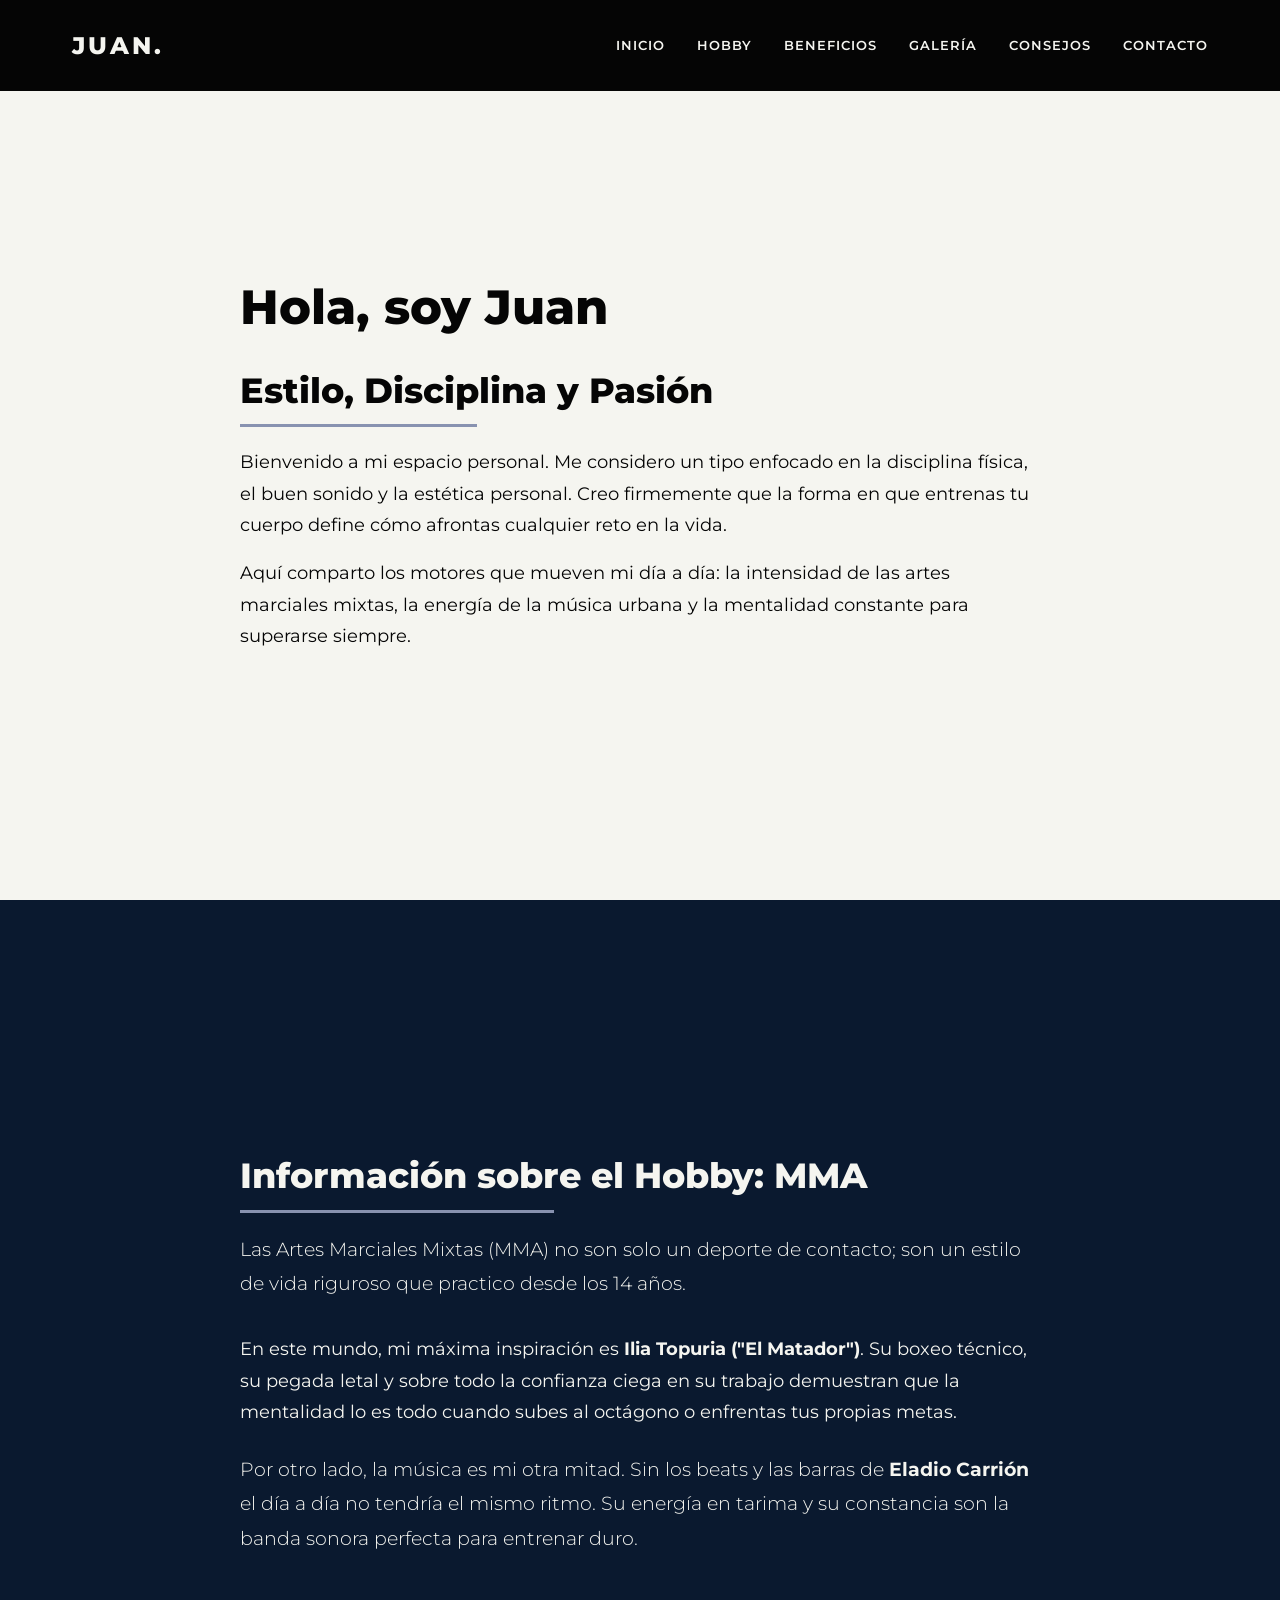
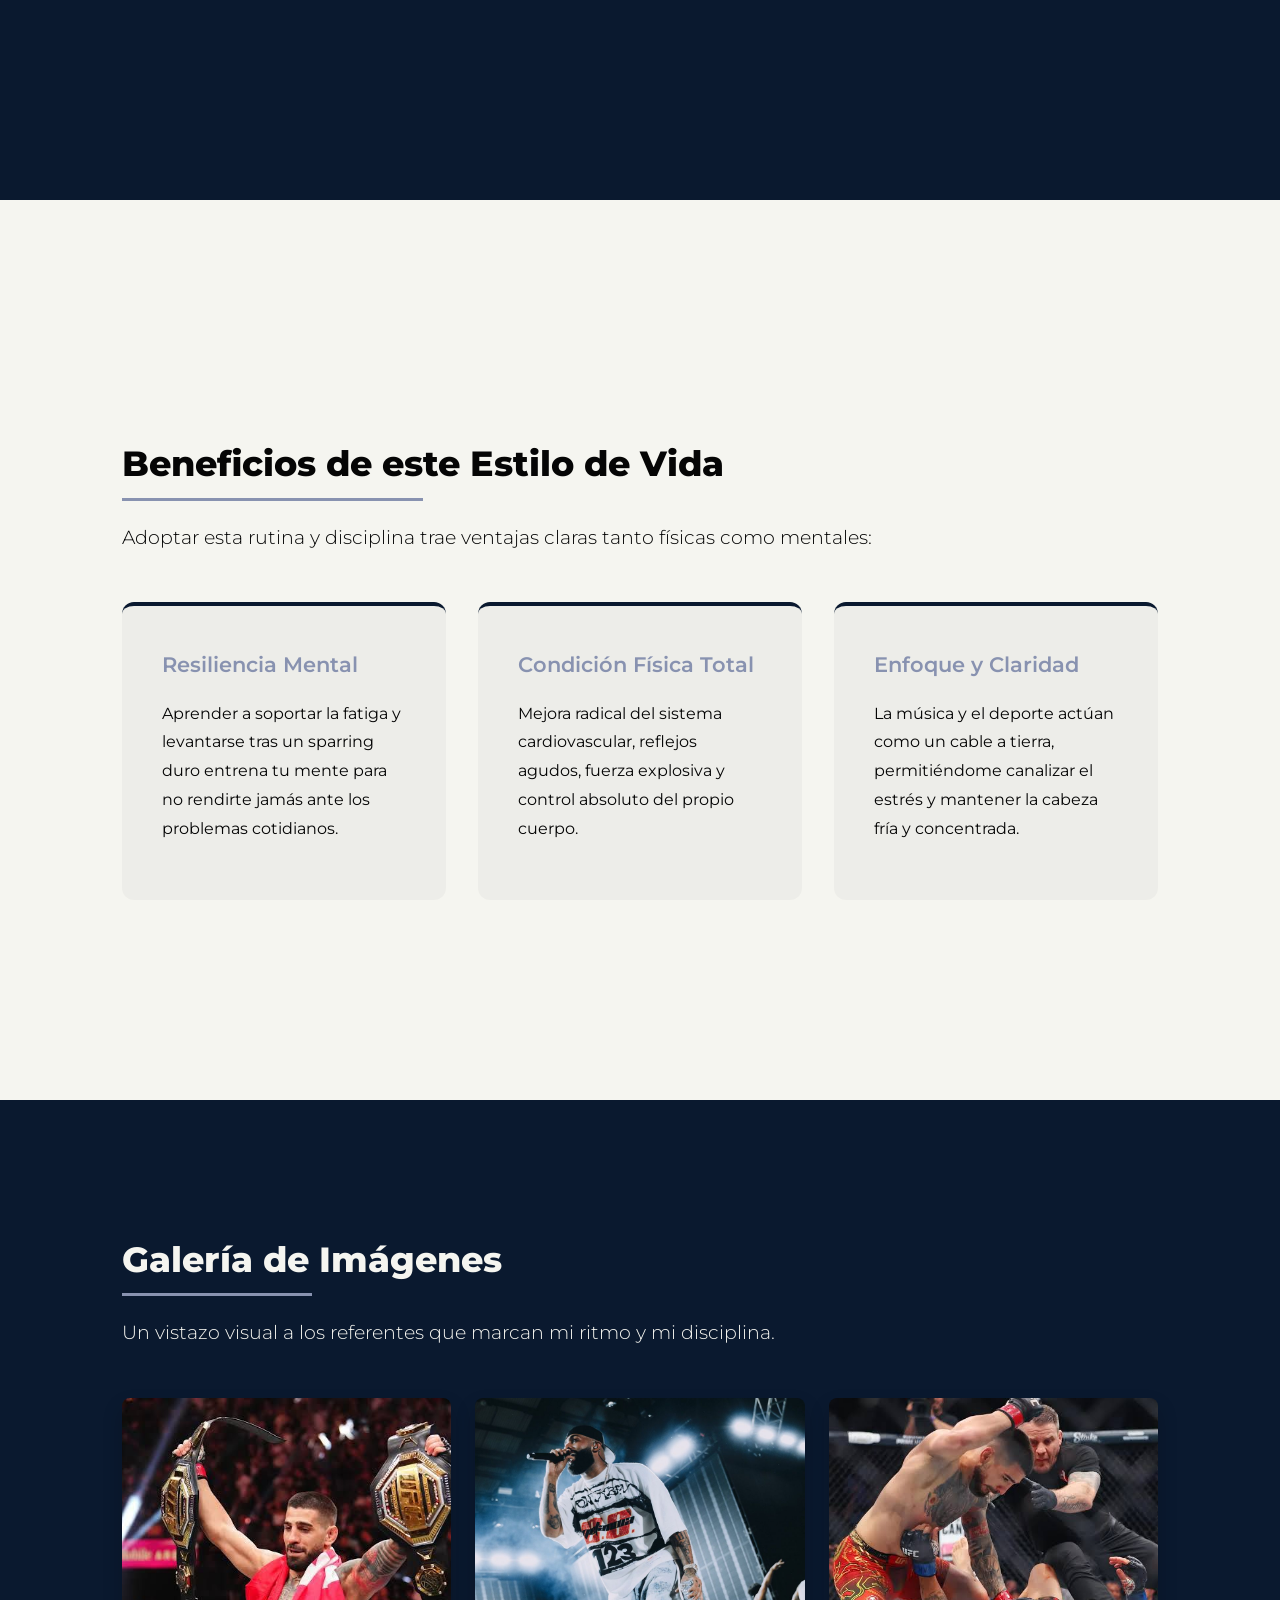
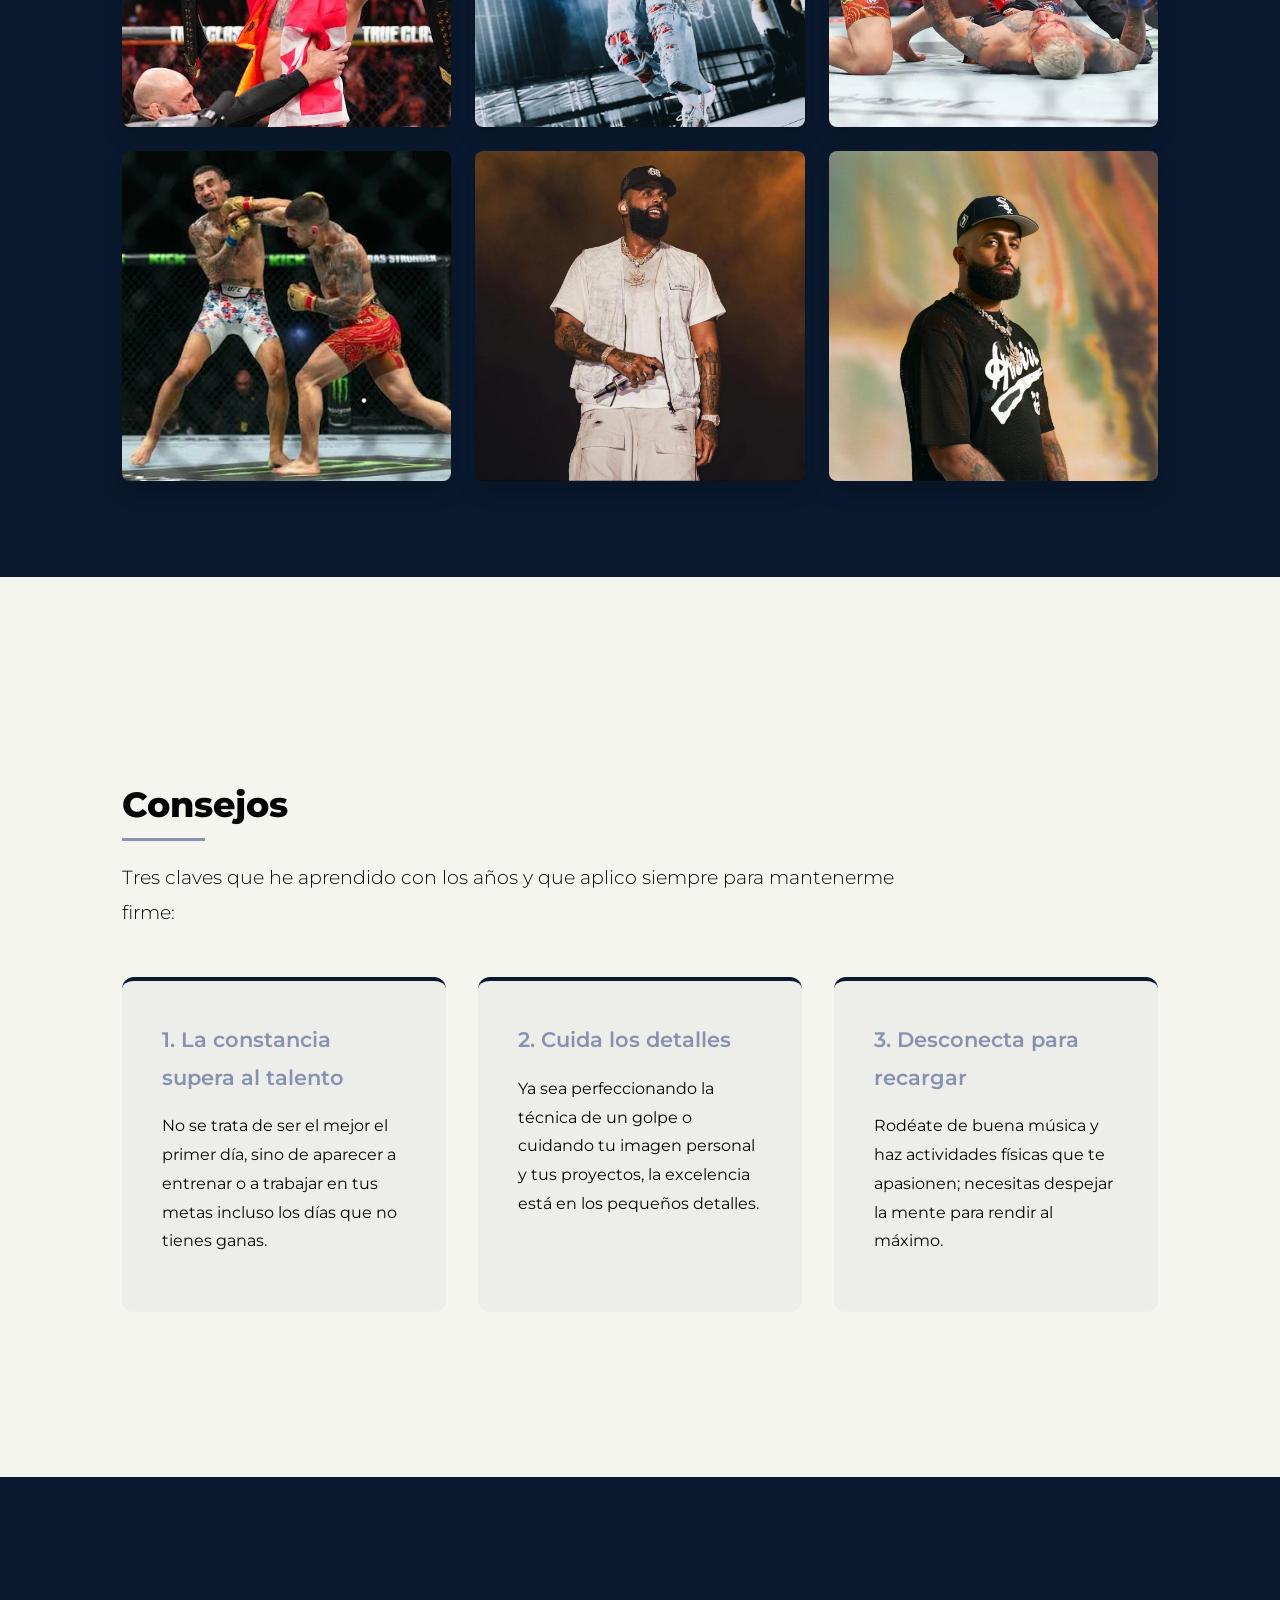
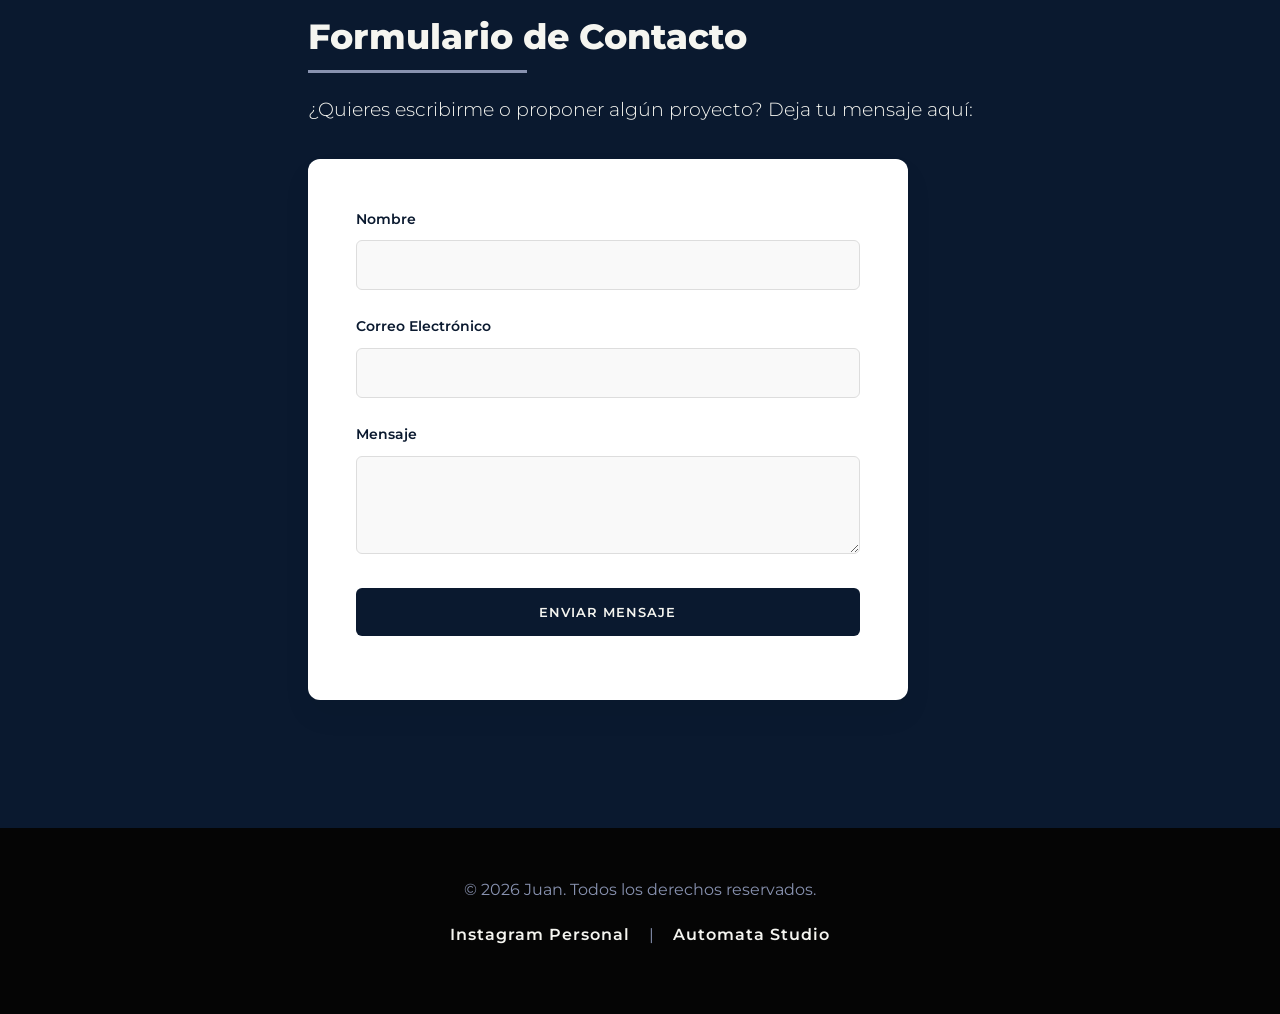
==== commit c1b40383: "Update index.html" ====
--- a/index.html
+++ b/index.html
@@ -77,42 +77,42 @@
                 <p class="intro-text">Un vistazo visual a los referentes que marcan mi ritmo y mi disciplina.</p>
                 <div class="gallery-grid">
                     <div class="gallery-item">
-                        <img src="images/WhatsApp Image 2026-09-02 at 9.11.51 PM.jpeg" alt="Ilia Topuria">
+                        <img src="imagenes/doblecint.jpeg" alt="Ilia Topuria">
                         <div class="gallery-overlay">
                             <h3>El Matador</h3>
                             <p>Ilia Topuria haciendo historia.</p>
                         </div>
                     </div>
                     <div class="gallery-item">
-                        <img src="images/WhatsApp Image 2026-09-02 at 9.11.33 PM.jpeg" alt="Eladio Carrión en vivo">
+                        <img src="imagenes/EladioConc.jpeg" alt="Eladio Carrión en vivo">
                         <div class="gallery-overlay">
                             <h3>Pura Energía</h3>
                             <p>Eladio Carrión rompiendo la tarima.</p>
                         </div>
                     </div>
                     <div class="gallery-item">
-                        <img src="images/images.jpg" alt="MMA Acción">
+                        <img src="imagenes/Gap.jpg" alt="MMA Acción">
                         <div class="gallery-overlay">
                             <h3>Ground and Pound</h3>
                             <p>Intensidad pura en el octágono.</p>
                         </div>
                     </div>
                     <div class="gallery-item">
-                        <img src="images/WhatsApp Image 2026-09-02 at 9.30.02 PM (2).jpeg" alt="Pelea MMA">
+                        <img src="imagenes/vsholloway.jpeg" alt="Pelea MMA">
                         <div class="gallery-overlay">
                             <h3>Intercambio</h3>
                             <p>Técnica y timing en cada golpe.</p>
                         </div>
                     </div>
                     <div class="gallery-item">
-                        <img src="images/WhatsApp Image 2026-09-02 at 9.30.02 PM (1).jpeg" alt="Eladio Carrión">
+                        <img src="imagenes/ela.jpeg" alt="Eladio Carrión">
                         <div class="gallery-overlay">
                             <h3>Flow Inconfundible</h3>
                             <p>Presencia y barras pesadas.</p>
                         </div>
                     </div>
                     <div class="gallery-item">
-                        <img src="images/WhatsApp Image 2026-09-02 at 9.30.02 PM.jpeg" alt="Eladio Carrión Retrato">
+                        <img src="imagenes/elaposudo.jpeg" alt="Eladio Carrión Retrato">
                         <div class="gallery-overlay">
                             <h3>El Jefe</h3>
                             <p>La banda sonora de cada entrenamiento.</p>
@@ -175,7 +175,7 @@
             <p>&copy; 2026 Juan. Todos los derechos reservados.</p>
             <div class="social-links">
                 <a href="https://instagram.com/juan._8a" target="_blank">Instagram Personal</a> | 
-                <a href="https://instagram.com/automata_studio" target="_blank">Automata Studio</a>
+                <a href="https://instagram.com/automata_.studio" target="_blank">Automata Studio</a>
             </div>
         </div>
     </footer>
@@ -183,3 +183,7 @@
     <script src="script.js"></script>
 </body>
 </html>
+
+    <script src="script.js"></script>
+</body>
+</html>
--- a/styles.css
+++ b/styles.css
@@ -26,7 +26,8 @@
 h3 { font-size: 1.3rem; font-weight: 600; margin-bottom: 1rem; color: var(--accent-gray); }
 
 .text-light { color: var(--bg-bone); }
-.bg-dark { background-color: var(--navy-blue); }
+.bg-dark { background-color: var(--navy-blue); color: var(--bg-bone); }
+.bg-dark h3 { color: #64ffda; }
 
 .content-wrapper { max-width: 1100px; margin: 0 auto; padding: 8rem 2rem 6rem; }
 .text-content { max-width: 800px; font-size: 1.1rem; }
@@ -37,18 +38,19 @@
 header { background-color: var(--black); position: fixed; width: 100%; top: 0; z-index: 1000; }
 nav { display: flex; justify-content: space-between; align-items: center; padding: 1.5rem 2rem; max-width: 1200px; margin: 0 auto; }
 .logo { color: var(--bg-bone); font-size: 1.5rem; font-weight: 800; letter-spacing: 3px; }
-.nav-links { list-style: none; display: flex; gap: 2.5rem; }
-.nav-links a { color: var(--bg-bone); text-decoration: none; font-size: 0.85rem; font-weight: 600; text-transform: uppercase; letter-spacing: 1px; transition: color 0.3s ease; }
+.nav-links { list-style: none; display: flex; gap: 2rem; }
+.nav-links a { color: var(--bg-bone); text-decoration: none; font-size: 0.8rem; font-weight: 600; text-transform: uppercase; letter-spacing: 1px; transition: color 0.3s ease; }
 .nav-links a:hover { color: var(--accent-gray); }
 
 section { min-height: 100vh; display: flex; align-items: center; }
 
-/* Tarjetas Info MMA */
+/* Tarjetas Grid */
 .info-grid { display: grid; grid-template-columns: repeat(auto-fit, minmax(300px, 1fr)); gap: 2rem; margin-top: 3rem; }
-.info-card { background-color: rgba(255, 255, 255, 0.03); padding: 2.5rem; border-radius: 12px; border-top: 4px solid var(--accent-gray); transition: transform 0.4s ease, background-color 0.4s ease; }
-.info-card:hover { transform: translateY(-10px); background-color: rgba(255, 255, 255, 0.08); }
+.info-card { background-color: rgba(0, 0, 0, 0.03); padding: 2.5rem; border-radius: 12px; border-top: 4px solid var(--navy-blue); transition: transform 0.4s ease, background-color 0.4s ease; }
+.bg-dark .info-card { background-color: rgba(255, 255, 255, 0.03); border-top-color: var(--accent-gray); }
+.info-card:hover { transform: translateY(-10px); }
 
-/* GALERÍA MODERNA (Tarjetas 1:1 con Hover) */
+/* Galería */
 .gallery-grid { display: grid; grid-template-columns: repeat(auto-fit, minmax(300px, 1fr)); gap: 1.5rem; margin-top: 3rem; }
 .gallery-item { position: relative; overflow: hidden; border-radius: 8px; aspect-ratio: 1 / 1; cursor: pointer; box-shadow: 0 10px 20px rgba(0,0,0,0.2); }
 .gallery-item img { width: 100%; height: 100%; object-fit: cover; transition: transform 0.6s cubic-bezier(0.25, 0.46, 0.45, 0.94); }
@@ -60,18 +62,18 @@
 .gallery-item:hover .gallery-overlay h3, .gallery-item:hover .gallery-overlay p { transform: translateY(0); opacity: 1; }
 
 /* Formulario */
-form { max-width: 600px; margin: 2rem 0; background: #fff; padding: 3rem; border-radius: 12px; box-shadow: 0 15px 30px rgba(0,0,0,0.05); }
+form { max-width: 600px; margin: 2rem 0; background: #fff; padding: 3rem; border-radius: 12px; box-shadow: 0 15px 30px rgba(0,0,0,0.05); color: var(--black); }
 .form-group { margin-bottom: 1.5rem; }
 label { display: block; margin-bottom: 0.5rem; font-weight: 600; font-size: 0.9rem; color: var(--navy-blue); }
 input, textarea { width: 100%; padding: 1rem; border: 1px solid #ddd; border-radius: 6px; background-color: #f9f9f9; transition: all 0.3s ease; }
 input:focus, textarea:focus { outline: none; border-color: var(--navy-blue); background-color: #fff; box-shadow: 0 0 0 3px rgba(10, 25, 47, 0.1); }
 .btn { background-color: var(--navy-blue); color: var(--bg-bone); border: none; padding: 1rem 2rem; border-radius: 6px; cursor: pointer; font-weight: 600; text-transform: uppercase; letter-spacing: 1px; width: 100%; transition: background-color 0.3s ease, transform 0.2s ease; }
 .btn:hover { background-color: var(--accent-gray); transform: translateY(-2px); }
-#form-status { margin-top: 1rem; text-align: center; font-weight: 600; }
+#form-status { margin-top: 1rem; text-align: center; font-weight: 600; color: var(--black); }
 
 /* Footer */
-footer { background-color: var(--black); color: var(--accent-gray); text-align: center; padding: 4rem 2rem; }
-.social-links { margin: 1.5rem 0; }
+footer { background-color: var(--black); color: var(--accent-gray); text-align: center; padding: 3rem 2rem; }
+.social-links { margin: 1rem 0; }
 .social-links a { color: var(--bg-bone); text-decoration: none; margin: 0 15px; font-weight: 600; letter-spacing: 1px; transition: color 0.3s ease; }
 .social-links a:hover { color: var(--accent-gray); }
 
@@ -79,4 +81,4 @@
     .nav-links { display: none; }
     h1 { font-size: 2.2rem; }
     form { padding: 1.5rem; }
-}+}
